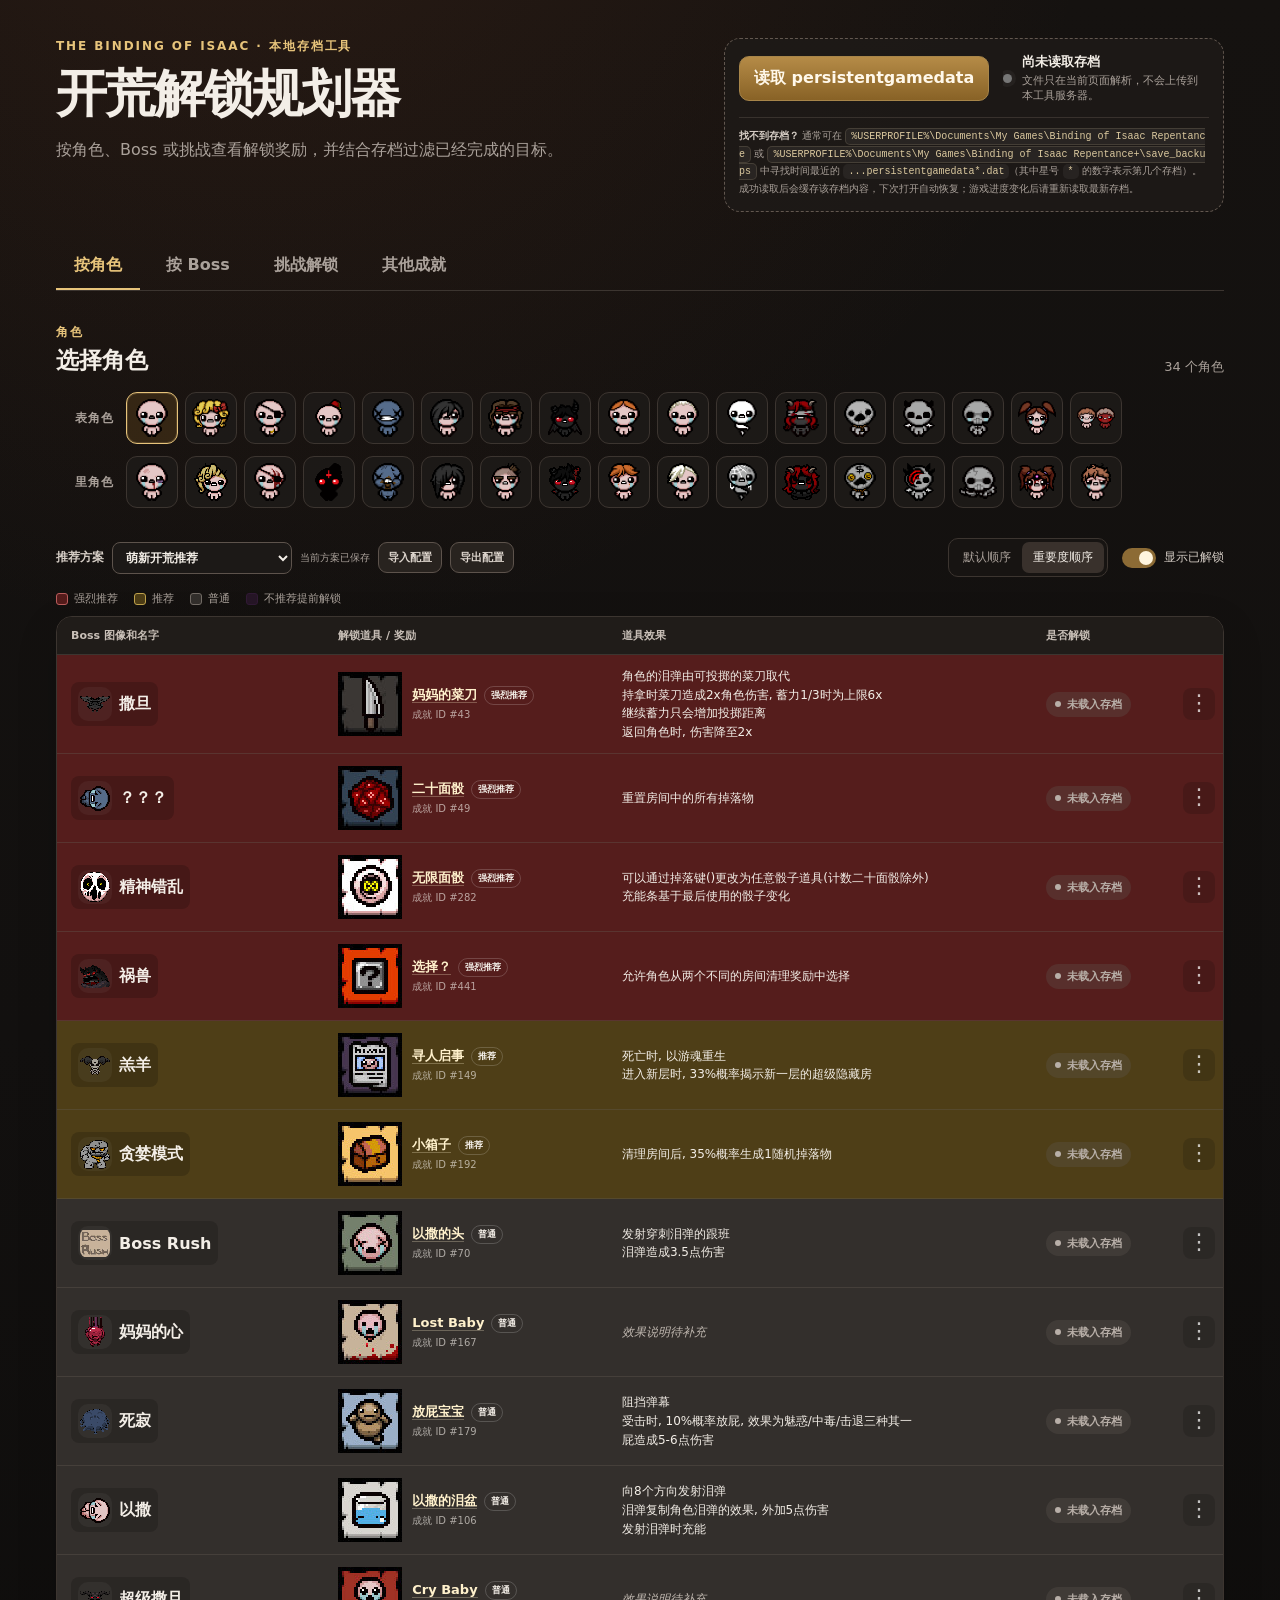
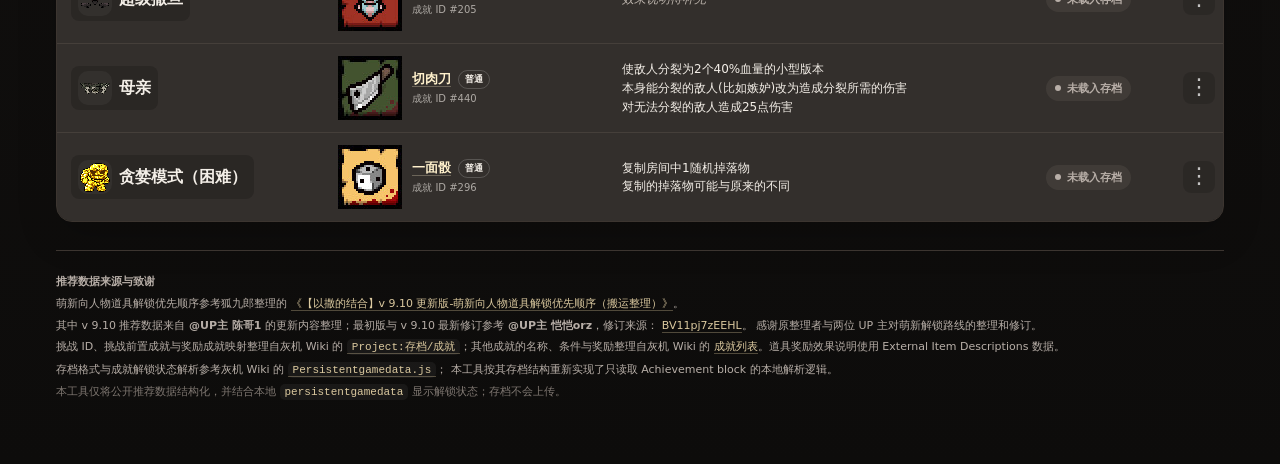
==== isaac-unlock-planner-offline.html @ e7b3824f "Merge branch 'main' into feature/bilibili-toy" ====
<!doctype html>
<html lang="zh-CN">
<head>
  <meta charset="utf-8" />
  <meta name="viewport" content="width=device-width, initial-scale=1" />
  <meta name="color-scheme" content="dark" />
  <!-- GitHub Pages 更新后尽量避免旧 HTML/资源缓存。真正的静态资源刷新由 ?v= 版本号负责。 -->
  <meta http-equiv="Cache-Control" content="no-cache, no-store, must-revalidate" />
  <meta http-equiv="Pragma" content="no-cache" />
  <meta http-equiv="Expires" content="0" />
  <title>以撒开荒解锁规划器</title>
  <!-- External Toy SDK omitted in offline build. -->
  <link rel="icon" type="image/png" href="[data-uri]" data-offline-src="./assets/icon.png?v=20260826020632" />
  <style data-offline-src="./styles.css?v=20260826020632">
:root {
  --bg: #12100f;
  --panel: #1b1816;
  --panel-2: #24201d;
  --ink: #f3eee7;
  --muted: #aaa19a;
  --line: #3c3530;
  --accent: #e7c47b;
  --accent-2: #8f6b2e;
  --strong: rgba(135, 36, 36, .56);
  --strong-border: #b85b5b;
  --recommended: rgba(129, 100, 29, .53);
  --recommended-border: #bea14b;
  --normal: rgba(83, 78, 74, .47);
  --normal-border: #716a64;
  --discouraged: rgba(48, 25, 52, .62);
  --discouraged-border: #301934;
  --green: #62c58d;
  --red: #e67878;
  --radius: 16px;
  font-family: Inter, ui-sans-serif, system-ui, -apple-system, BlinkMacSystemFont, "Segoe UI", "Microsoft YaHei", sans-serif;
}
* { box-sizing: border-box; }
body {
  margin: 0;
  background:
    radial-gradient(circle at 20% -10%, rgba(135, 67, 36, .18), transparent 34%),
    linear-gradient(180deg, #151210 0%, var(--bg) 50%, #0d0c0b 100%);
  color: var(--ink);
  min-height: 100vh;
}
button, input, select { font: inherit; }
button { color: inherit; }
.app-shell { width: min(1220px, calc(100% - 112px)); margin: 0 auto; padding: 38px 0 64px; }
.topbar { display: flex; justify-content: space-between; gap: 32px; align-items: flex-start; }
.eyebrow, .section-kicker { color: var(--accent); font-size: 12px; letter-spacing: .16em; font-weight: 800; text-transform: uppercase; }
h1 { margin: 5px 0 7px; font-size: clamp(32px, 4vw, 54px); letter-spacing: -.04em; }
h2 { margin: 4px 0 0; font-size: 23px; }
.subtitle { margin: 0; color: var(--muted); max-width: 680px; line-height: 1.7; }
.save-panel {
  width: min(500px, 100%);
  border: 1px dashed #62574f;
  background: rgba(31, 27, 24, .8);
  border-radius: var(--radius);
  padding: 14px;
  display: grid;
  grid-template-columns: auto 1fr;
  gap: 14px;
  align-items: center;
  transition: border-color .15s, background .15s;
}
.save-panel.dragging { border-color: var(--accent); background: rgba(76, 61, 36, .4); }
.primary-button {
  border: 1px solid #a78549;
  background: linear-gradient(#b58b47, #886226);
  color: #fff8ea;
  border-radius: 10px;
  padding: 11px 14px;
  cursor: pointer;
  font-weight: 800;
  white-space: nowrap;
}
.primary-button:hover { filter: brightness(1.08); }
.save-status { display: flex; align-items: center; gap: 10px; min-width: 0; overflow: hidden; }
.save-status > div { min-width: 0; max-width: 100%; overflow: hidden; }
.save-status strong, .save-status small { display: block; }
.save-status strong { display: block; max-width: 100%; font-size: 13px; white-space: nowrap; overflow: hidden; text-overflow: ellipsis; }
.save-status small { color: var(--muted); font-size: 11px; margin-top: 2px; }
.status-dot { width: 9px; height: 9px; border-radius: 50%; flex: 0 0 auto; background: #777; box-shadow: 0 0 0 4px rgba(255,255,255,.04); }
.status-dot.ready { background: var(--green); }
.status-dot.error { background: var(--red); }
.save-hint { grid-column: 1 / -1; padding-top: 10px; border-top: 1px solid rgba(99,89,82,.4); color: var(--muted); font-size: 10px; line-height: 1.65; }
.save-hint strong { color: #d9d0c8; }
.save-hint code { word-break: break-all; }
.copy-path {
  cursor: pointer;
  border: 1px solid rgba(219,201,159,.16);
  transition: border-color .12s, background .12s, color .12s;
}
.copy-path:hover,
.copy-path:focus-visible {
  background: rgba(231,196,123,.13);
  border-color: rgba(231,196,123,.48);
  color: #fff0c4;
  outline: none;
}
.page-tabs { margin-top: 30px; display: flex; gap: 8px; align-items: center; flex-wrap: wrap; border-bottom: 1px solid var(--line); }
.page-tab { border: 0; border-bottom: 2px solid transparent; background: transparent; padding: 13px 18px 12px; color: var(--muted); cursor: pointer; font-weight: 800; }
.page-tab:hover { color: var(--ink); }
.page-tab.active { color: var(--accent); border-bottom-color: var(--accent); }
.selector-section, .results-section { margin-top: 30px; }
.section-heading { display: flex; justify-content: space-between; gap: 18px; align-items: end; }
.results-heading { display: flex; justify-content: flex-end; gap: 18px; align-items: center; }
.selection-summary { color: var(--muted); font-size: 13px; }
.entity-groups { display: grid; gap: 12px; margin-top: 16px; max-width: 100%; }
.entity-group { display: grid; grid-template-columns: 58px minmax(0, 1fr); gap: 12px; align-items: center; max-width: 100%; min-width: 0; }
.entity-group:only-child { grid-template-columns: 1fr; }
.entity-group-label { color: var(--muted); font-size: 12px; font-weight: 800; letter-spacing: .08em; text-align: right; white-space: nowrap; }
.entity-icon-row { display: flex; align-items: center; gap: 7px; flex-wrap: wrap; min-width: 0; max-width: 100%; }
.entity-icon-card {
  width: 52px; height: 52px; flex: 0 0 52px;
  border: 1px solid var(--line); border-radius: 11px;
  background: rgba(29, 26, 24, .9); padding: 5px;
  display: grid; place-items: center; cursor: pointer;
  transition: transform .12s, border-color .12s, background .12s;
}
.entity-icon-card:hover { transform: translateY(-1px); border-color: #6a5e55; background: #25211e; }
.entity-icon-card.active { border-color: var(--accent); background: rgba(107, 75, 28, .34); box-shadow: inset 0 0 0 1px rgba(231,196,123,.18); }
.selector-thumb { width: 38px; height: 38px; object-fit: contain; image-rendering: pixelated; }
.boss-selector-row { gap: 10px; }
.boss-selector-row .entity-icon-card { width: 78px; height: 78px; flex-basis: 78px; padding: 7px; }
.boss-selector-row .selector-thumb { width: 64px; height: 64px; }
.entity-thumb, .reward-thumb, .boss-thumb {
  width: 48px; height: 48px; object-fit: contain; image-rendering: pixelated; flex: 0 0 auto;
  border-radius: 10px; background: rgba(255,255,255,.045); padding: 4px;
}
.entity-thumb { width: 46px; height: 46px; }
.controls { display: flex; align-items: center; gap: 14px; flex-wrap: wrap; justify-content: flex-end; }
.segmented { display: inline-flex; border: 1px solid var(--line); background: #171412; border-radius: 10px; padding: 3px; }
.segment { border: 0; background: transparent; color: var(--muted); padding: 7px 11px; border-radius: 7px; cursor: pointer; font-size: 12px; }
.segment.active { color: var(--ink); background: #39312c; }
.switch-control { display: inline-flex; align-items: center; gap: 8px; color: #d6cec6; font-size: 12px; cursor: pointer; user-select: none; }
.switch-control input { position: absolute; opacity: 0; pointer-events: none; }
.switch { width: 34px; height: 20px; border-radius: 999px; background: #514943; position: relative; transition: background .15s; }
.switch::after { content: ""; width: 14px; height: 14px; border-radius: 50%; background: #ddd5ce; position: absolute; top: 3px; left: 3px; transition: transform .15s; }
.switch-control input:checked + .switch { background: #8c6b35; }
.switch-control input:checked + .switch::after { transform: translateX(14px); background: #fff5de; }
.legend { display: flex; gap: 16px; flex-wrap: wrap; margin: 14px 0 10px; color: var(--muted); font-size: 11px; }
.legend span { display: inline-flex; align-items: center; gap: 6px; }
.legend-swatch { width: 12px; height: 12px; border-radius: 3px; border: 1px solid; }
.legend-swatch.strong { background: var(--strong); border-color: var(--strong-border); }
.legend-swatch.recommended { background: var(--recommended); border-color: var(--recommended-border); }
.legend-swatch.normal { background: var(--normal); border-color: var(--normal-border); }
.legend-swatch.discouraged { background: var(--discouraged); border-color: var(--discouraged-border); }
.table-wrap { border: 1px solid var(--line); border-radius: var(--radius); overflow: auto; background: rgba(24,21,19,.87); box-shadow: 0 14px 40px rgba(0,0,0,.16); }
.unlock-table { width: 100%; border-collapse: separate; border-spacing: 0; min-width: 880px; }
.unlock-table th { position: sticky; top: 0; z-index: 1; background: #201c19; color: #c9c0b8; font-size: 11px; text-align: left; padding: 11px 14px; border-bottom: 1px solid var(--line); }
.unlock-table td { padding: 12px 14px; border-bottom: 1px solid rgba(99,89,82,.38); vertical-align: middle; }
.unlock-table tr:last-child td { border-bottom: 0; }
.unlock-row { transition: filter .12s; }
.unlock-row:hover { filter: brightness(1.08); }
.unlock-row.priority-strong td { background: var(--strong); }
.unlock-row.priority-recommended td { background: var(--recommended); }
.unlock-row.priority-normal td { background: var(--normal); }
.unlock-row.priority-discouraged td { background: var(--discouraged); }
.target-cell, .reward-cell { display: flex; align-items: center; gap: 10px; min-width: 0; }
.boss-stack { display: flex; gap: 5px; flex-wrap: wrap; }
.boss-unit { display: inline-flex; align-items: center; gap: 7px; padding: 5px 7px; background: rgba(0,0,0,.18); border-radius: 8px; white-space: nowrap; }
.boss-thumb { width: 34px; height: 34px; padding: 2px; }
.reward-thumb { width: 52px; height: 52px; }

.achievement-sprite {
  width: 64px; height: 64px; flex: 0 0 64px; display: inline-block;
  background-image: url("[data-uri]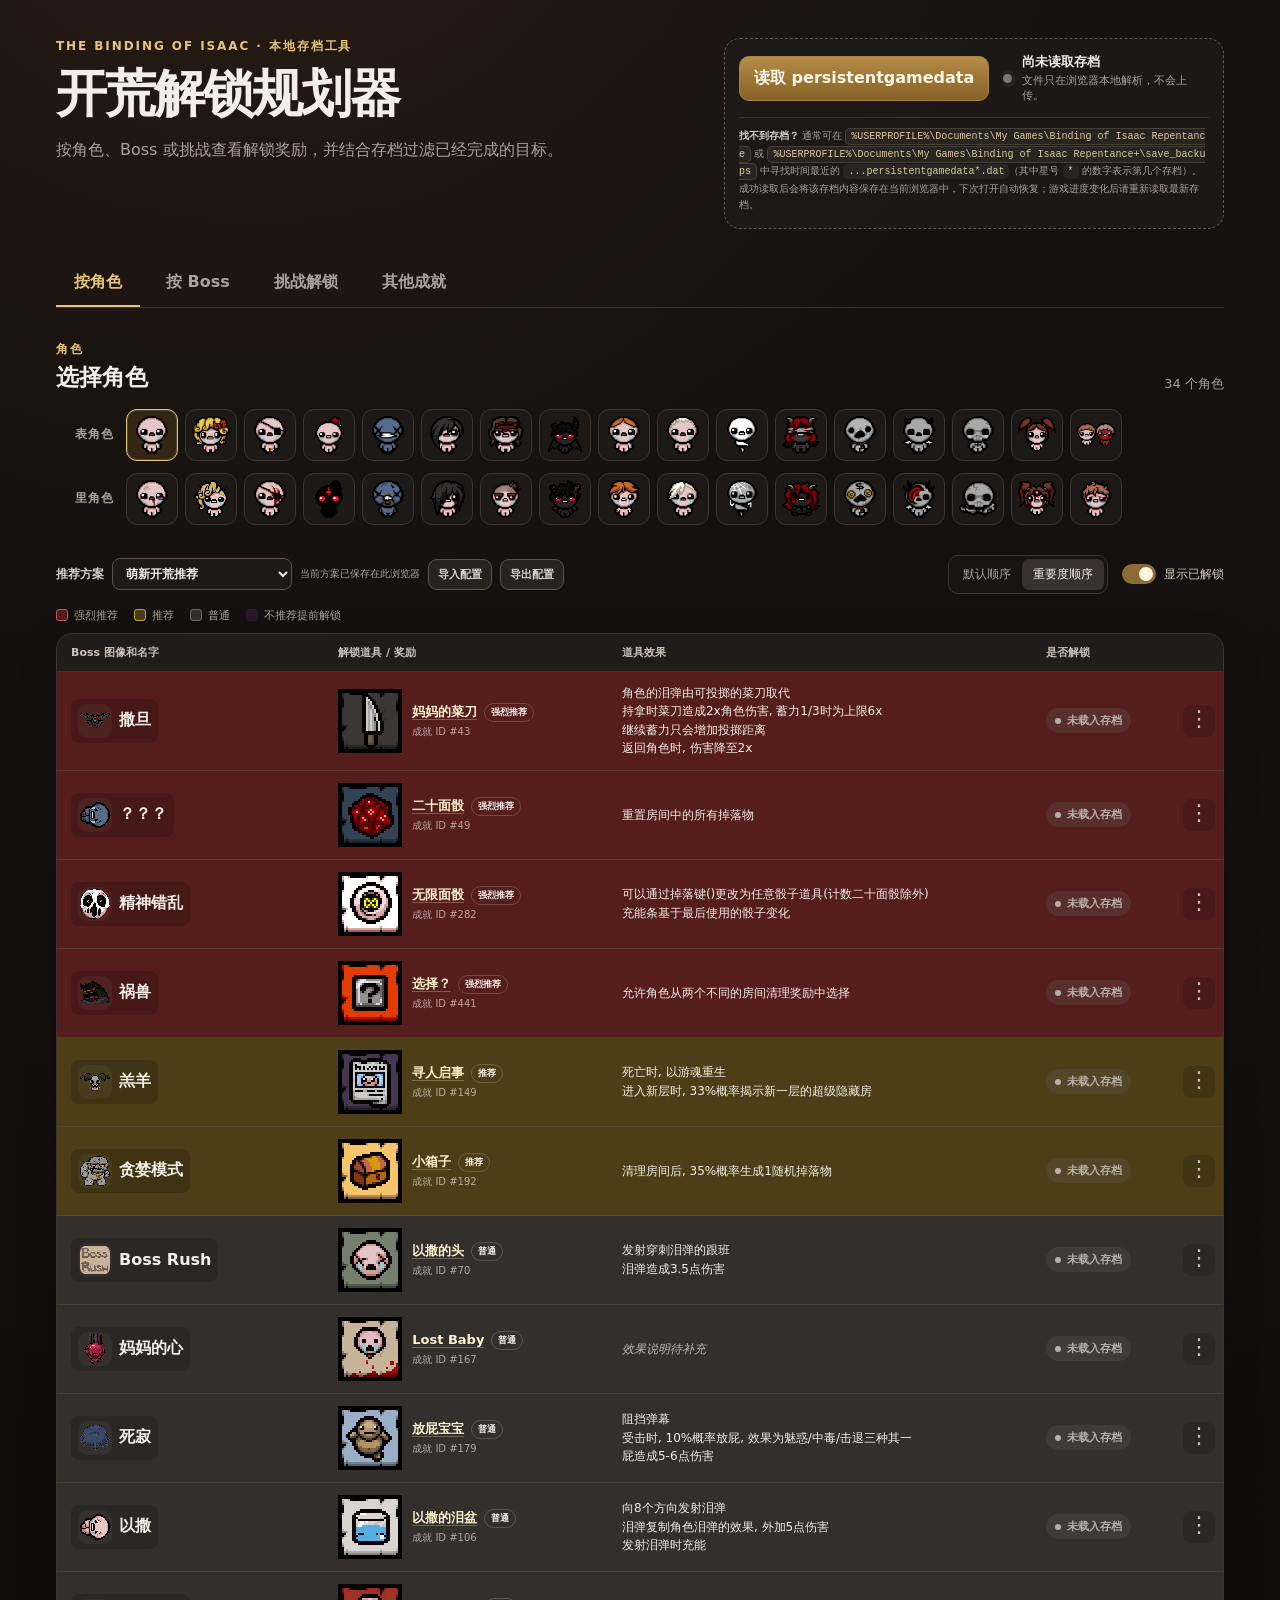
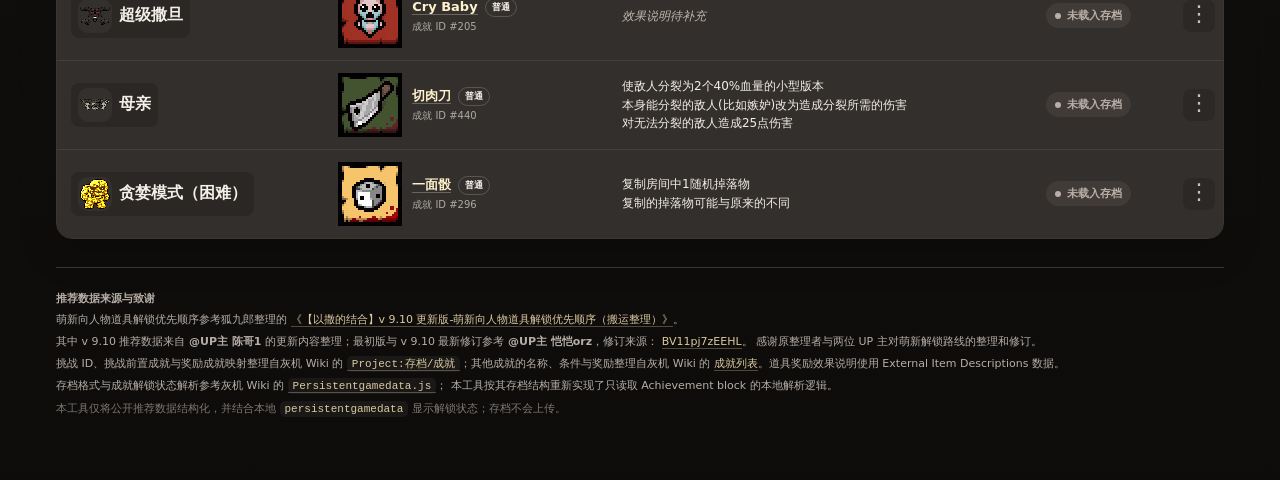
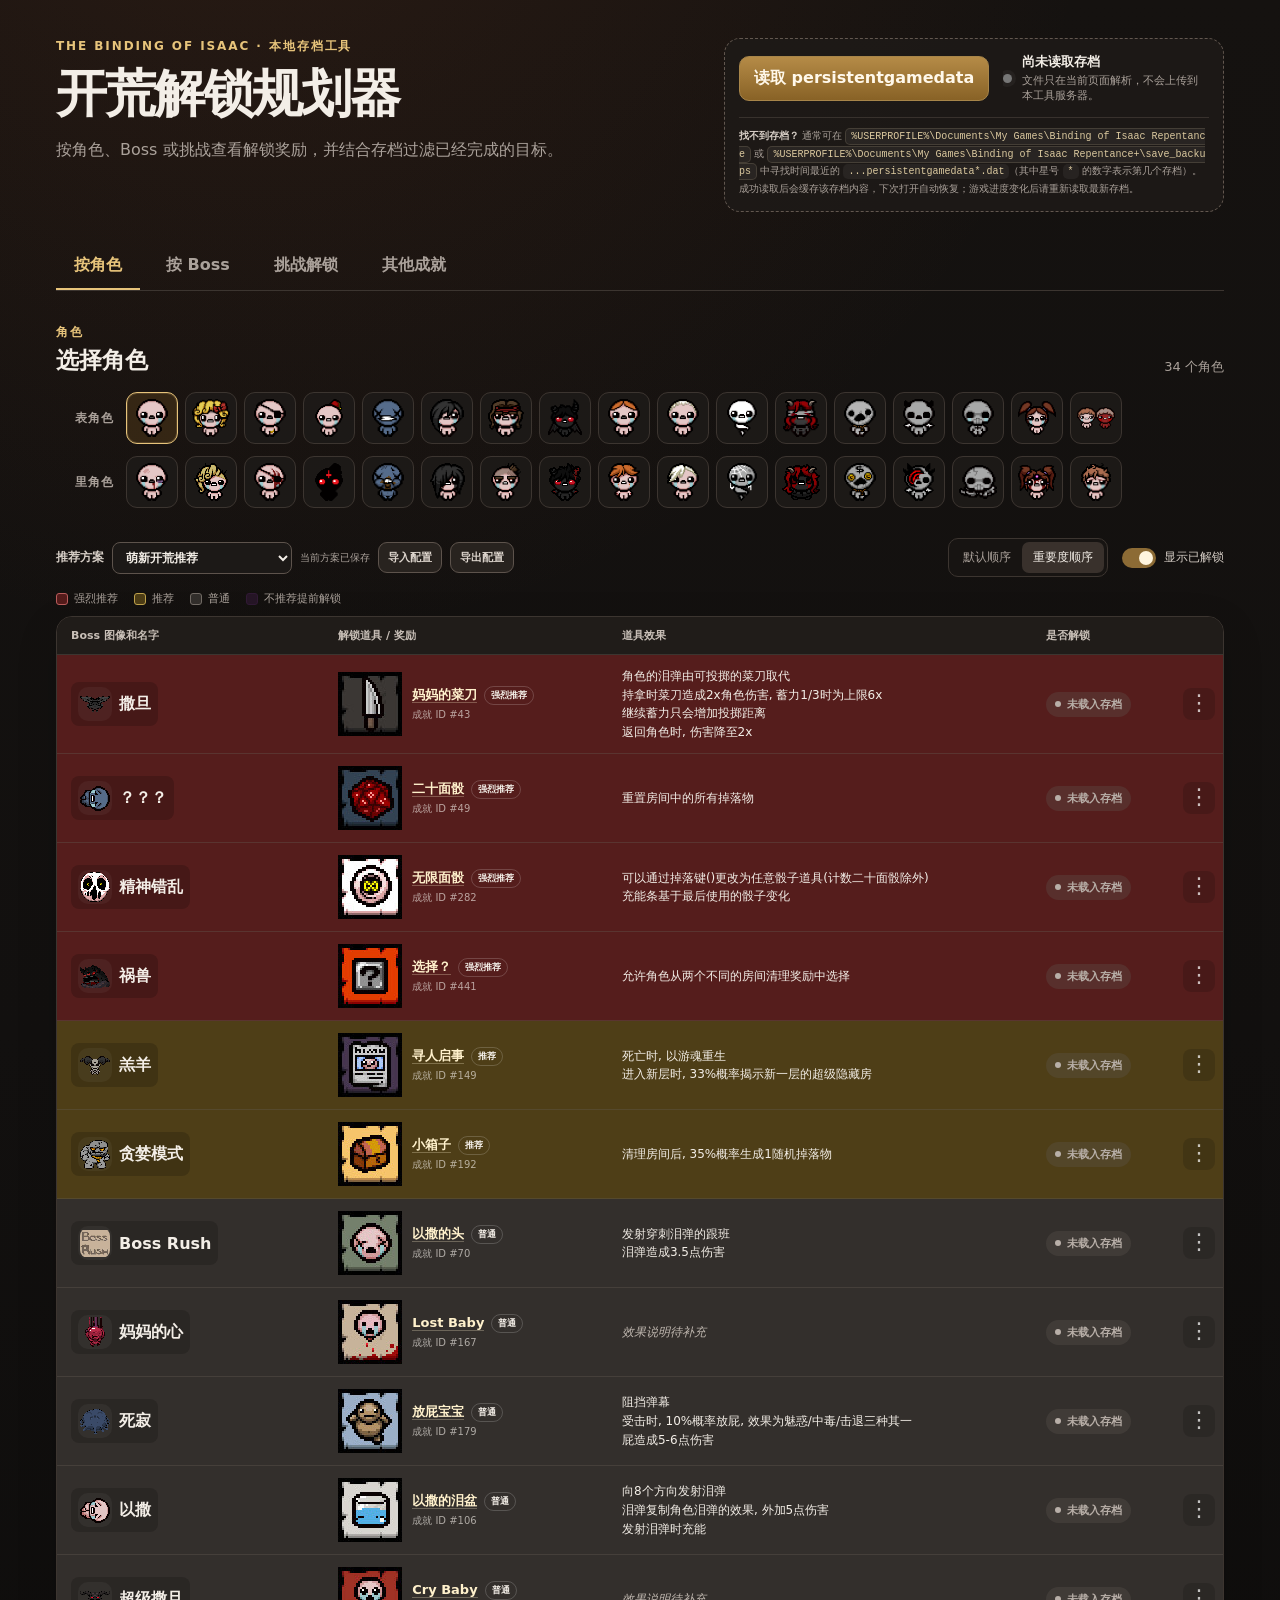
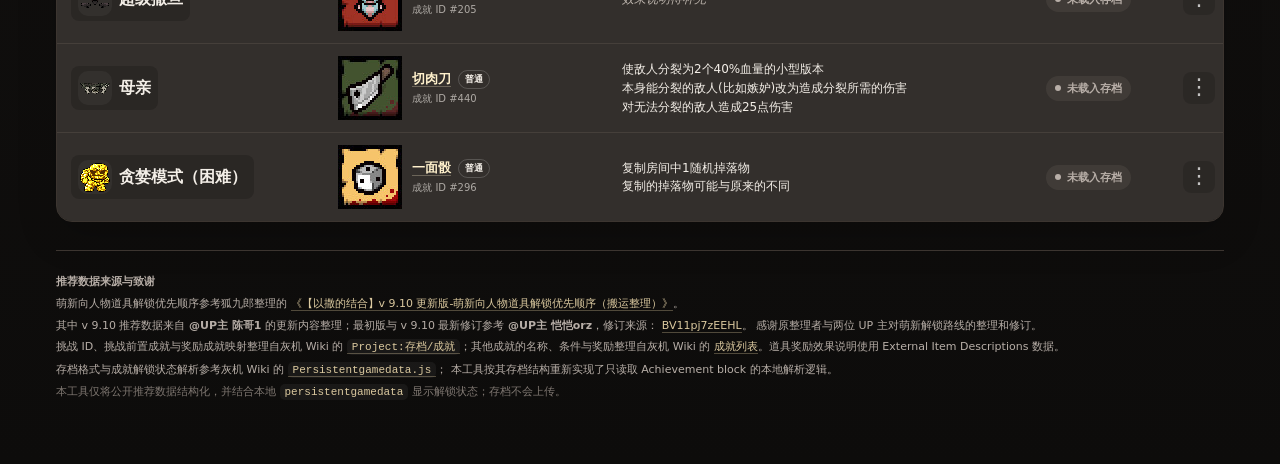
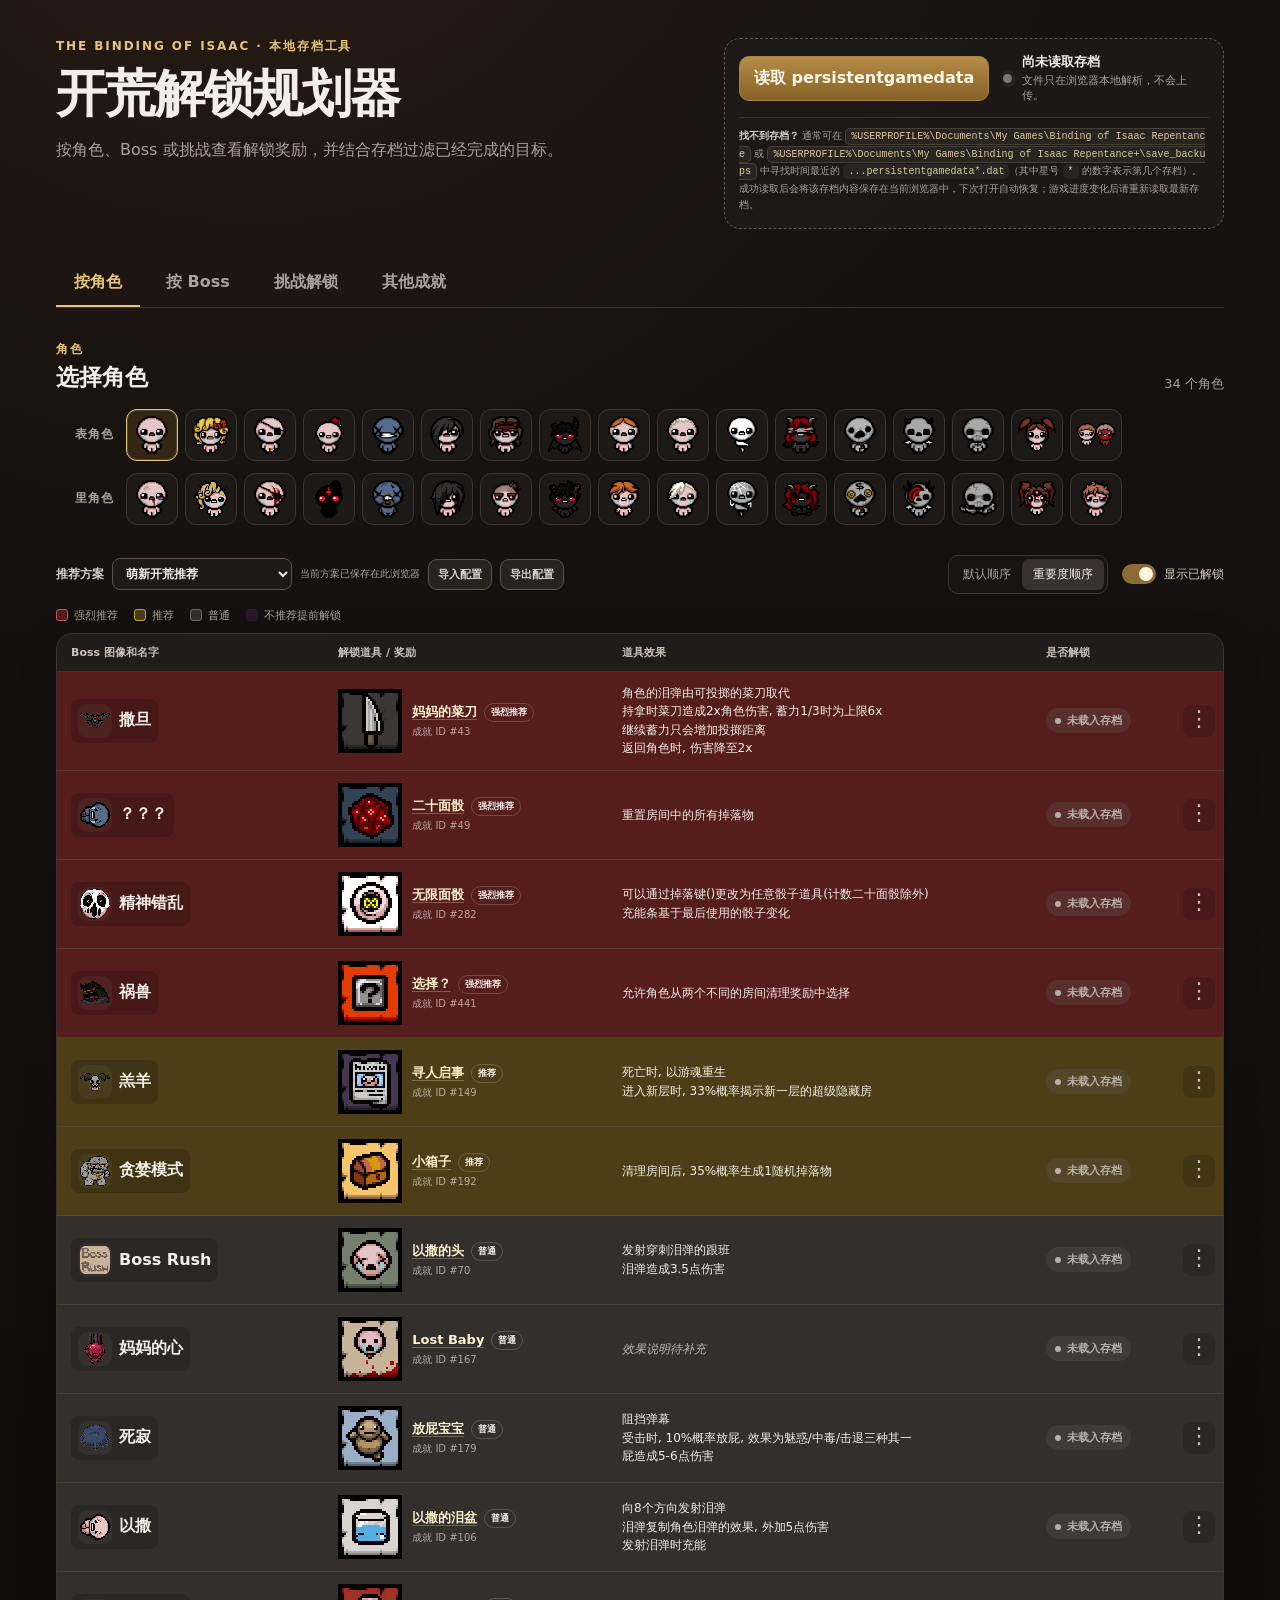
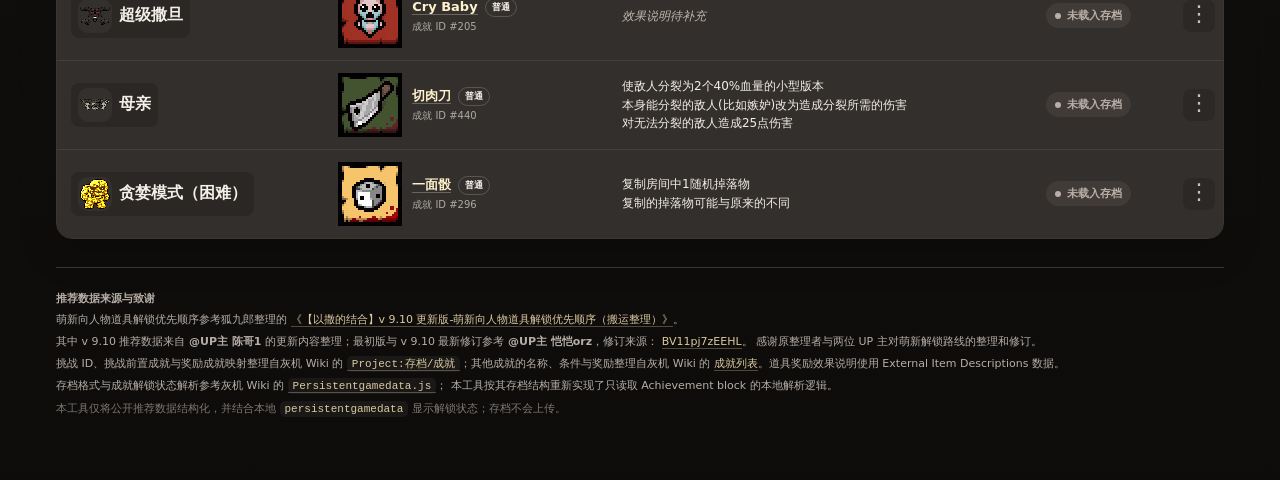
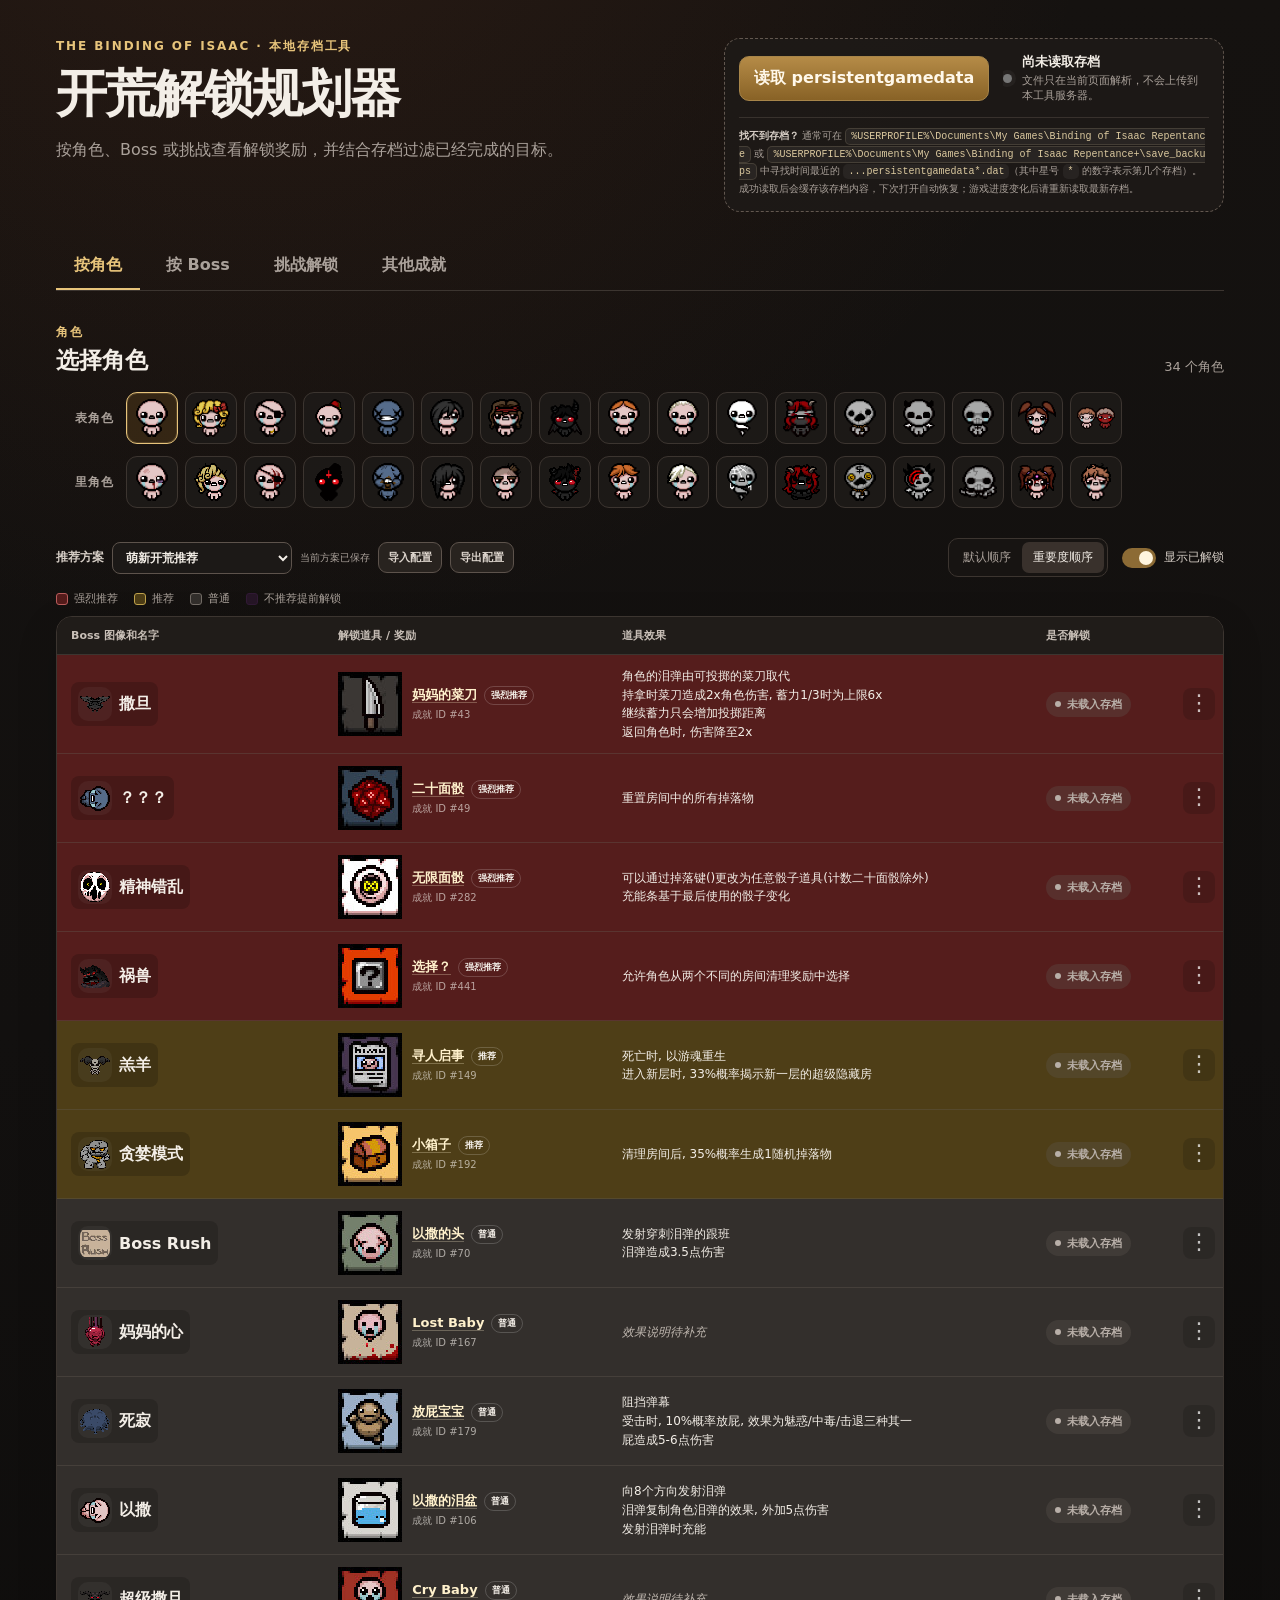
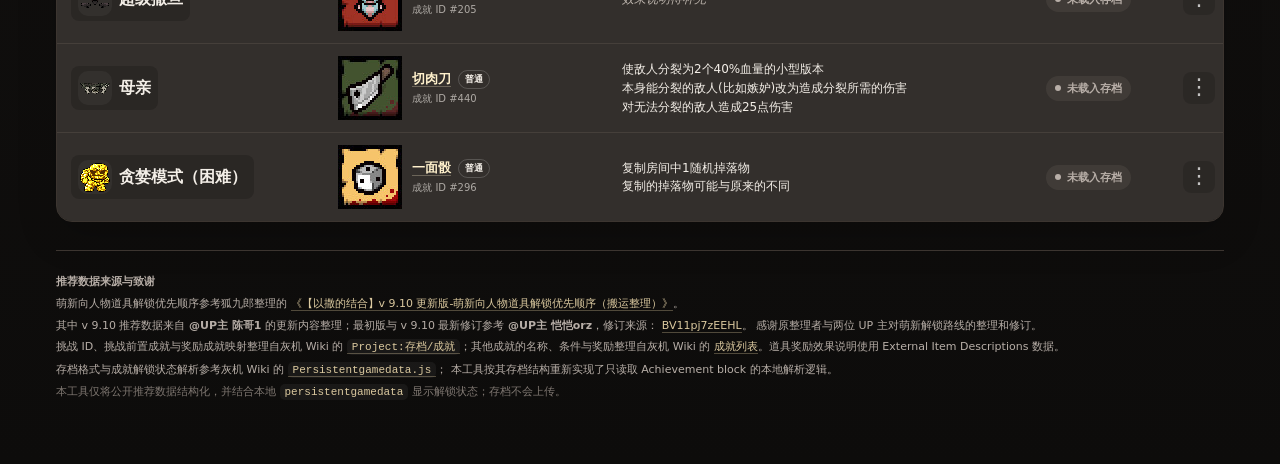
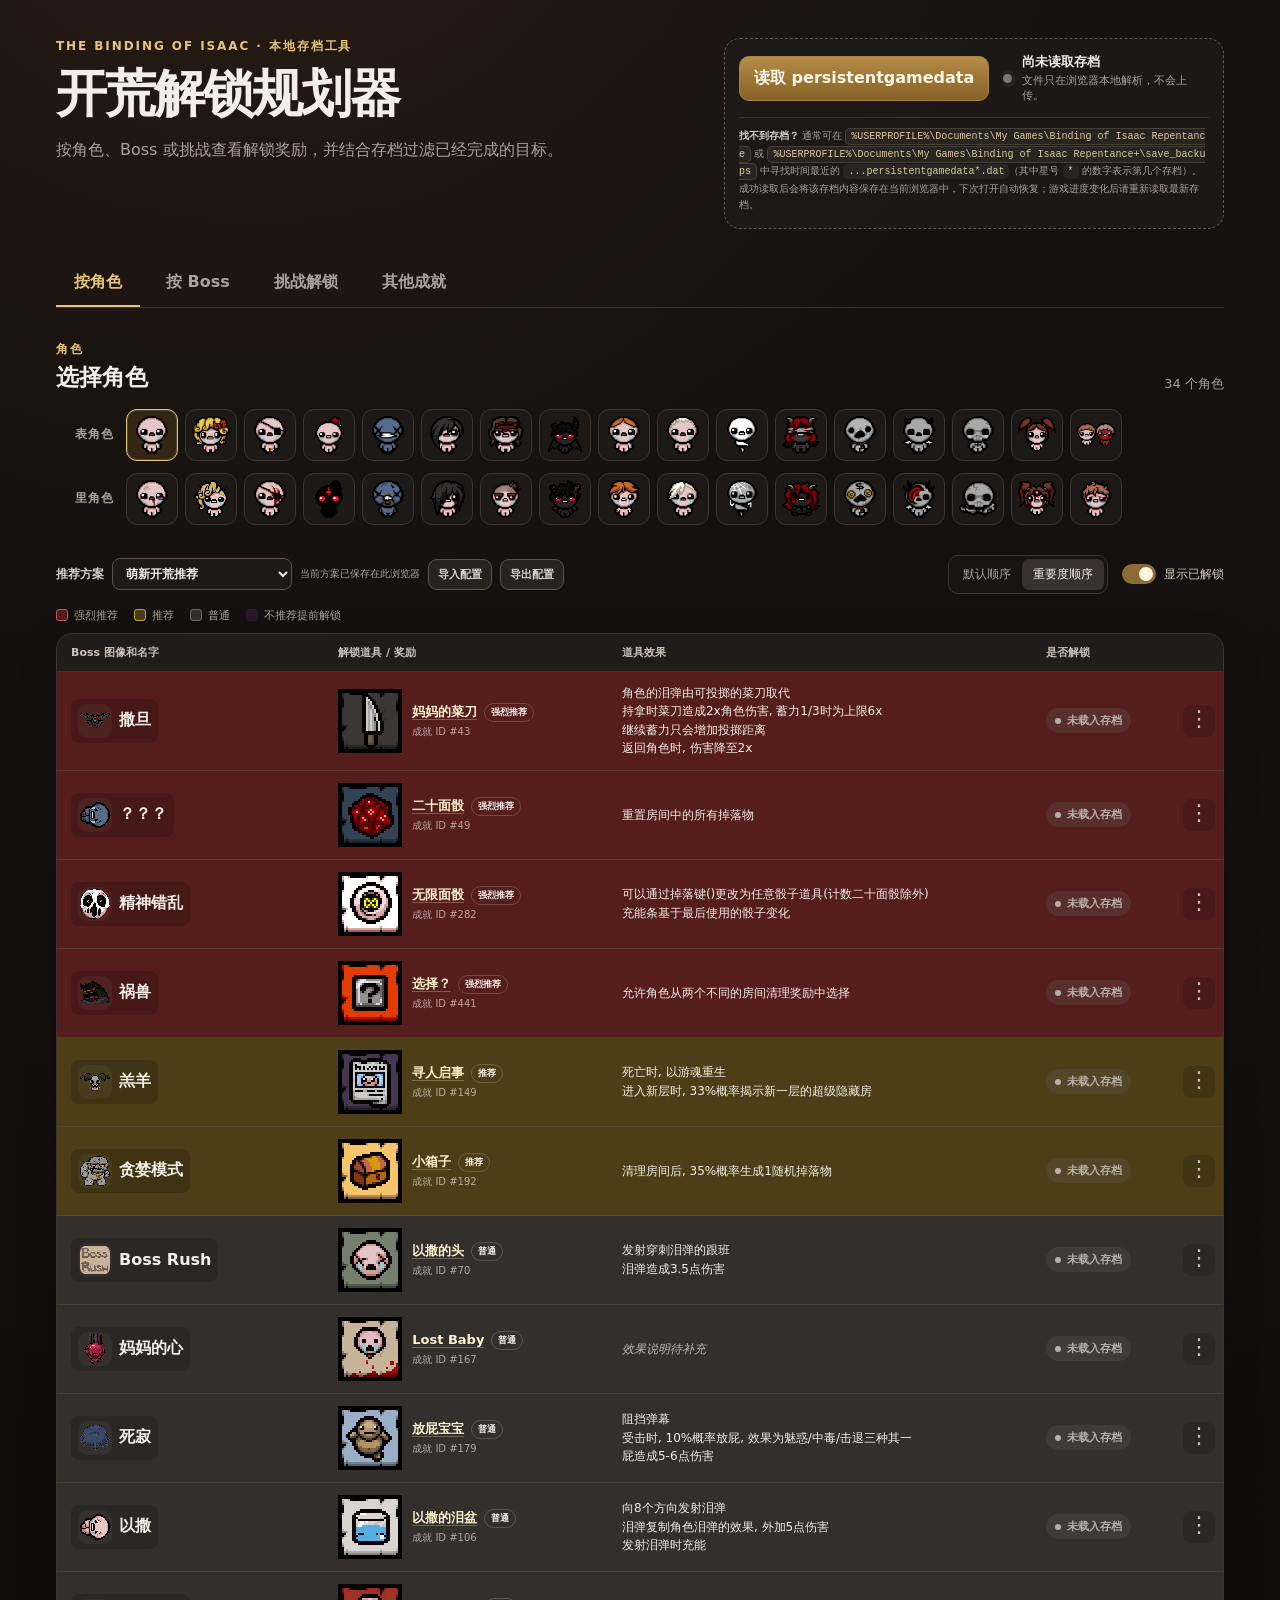
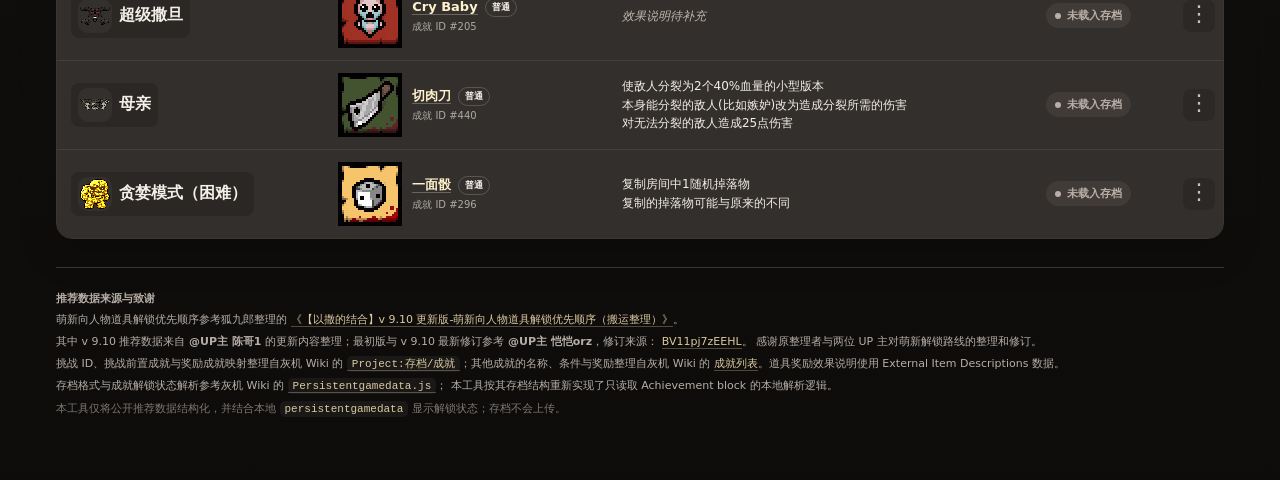
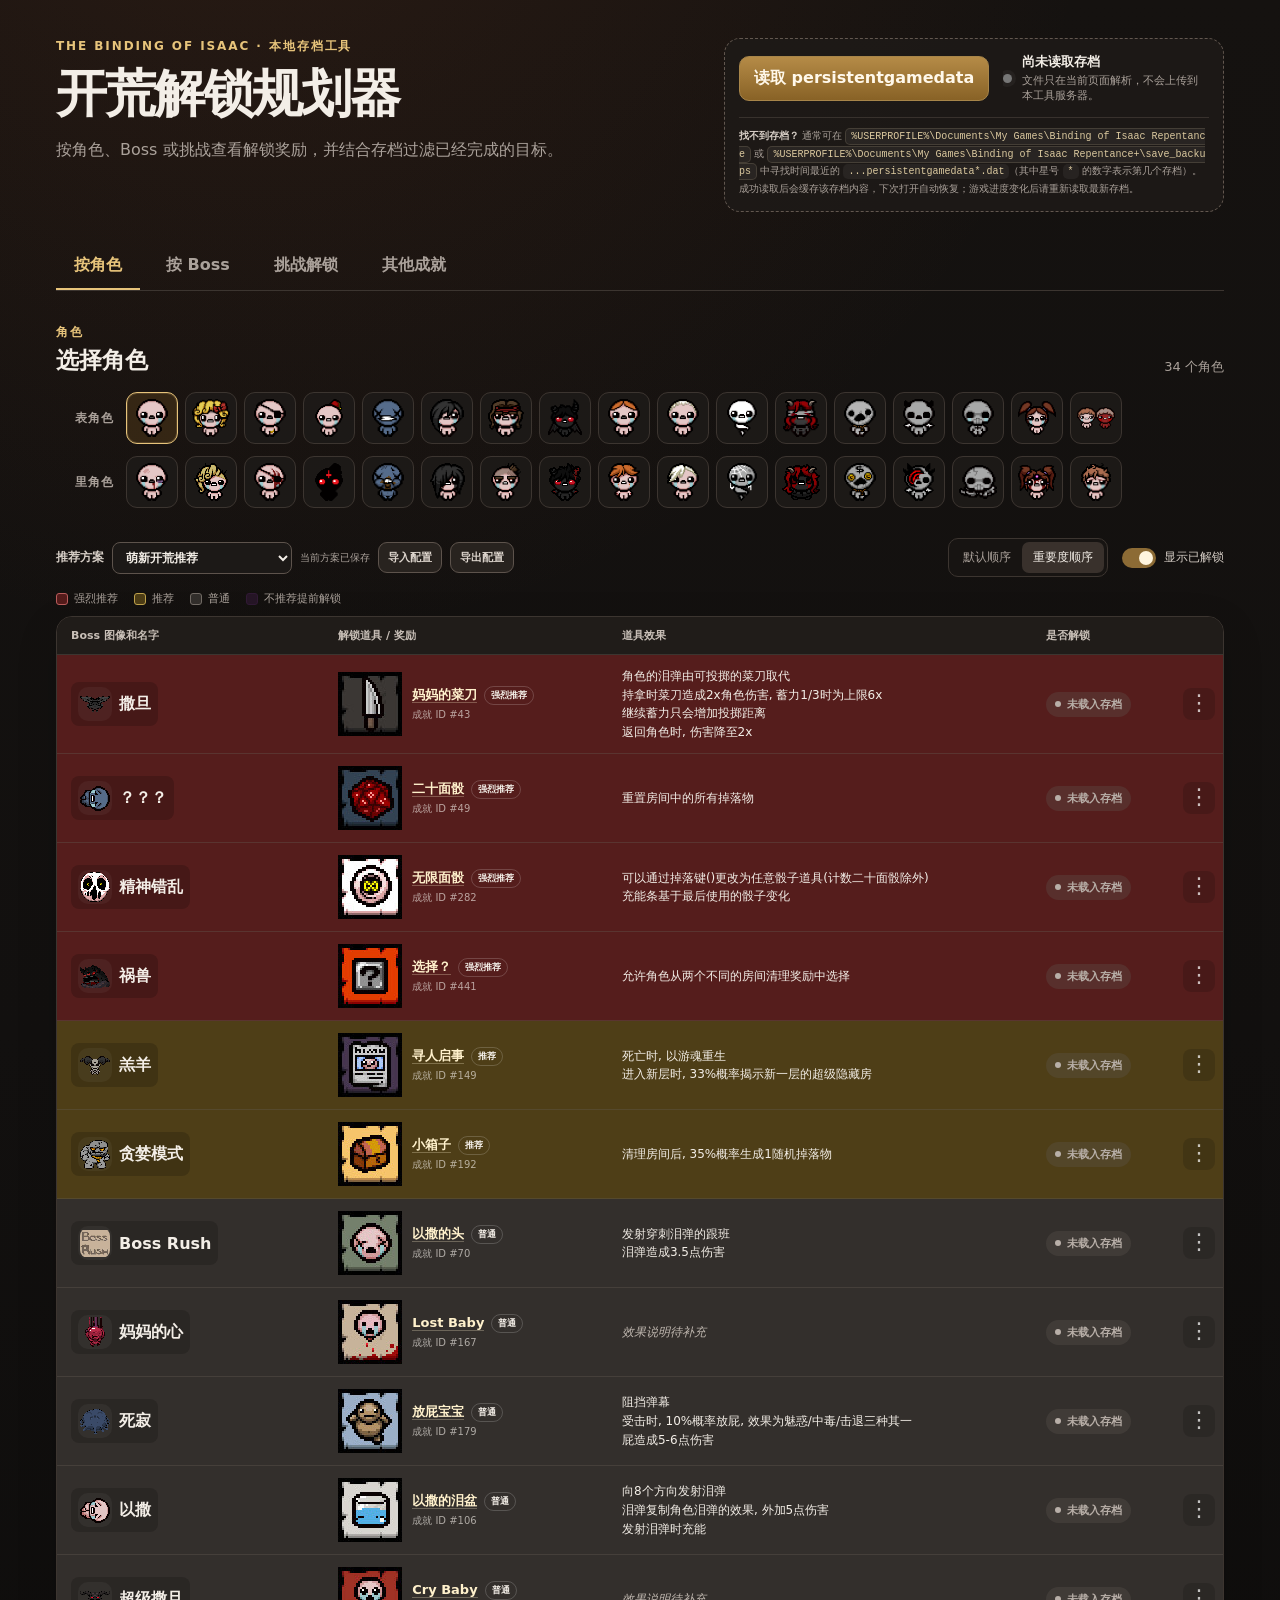
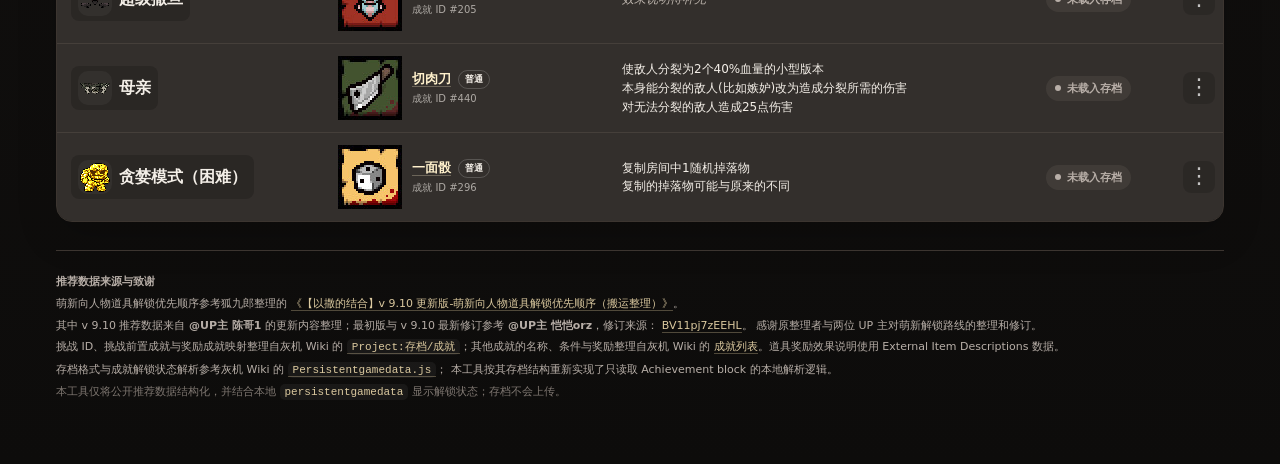
